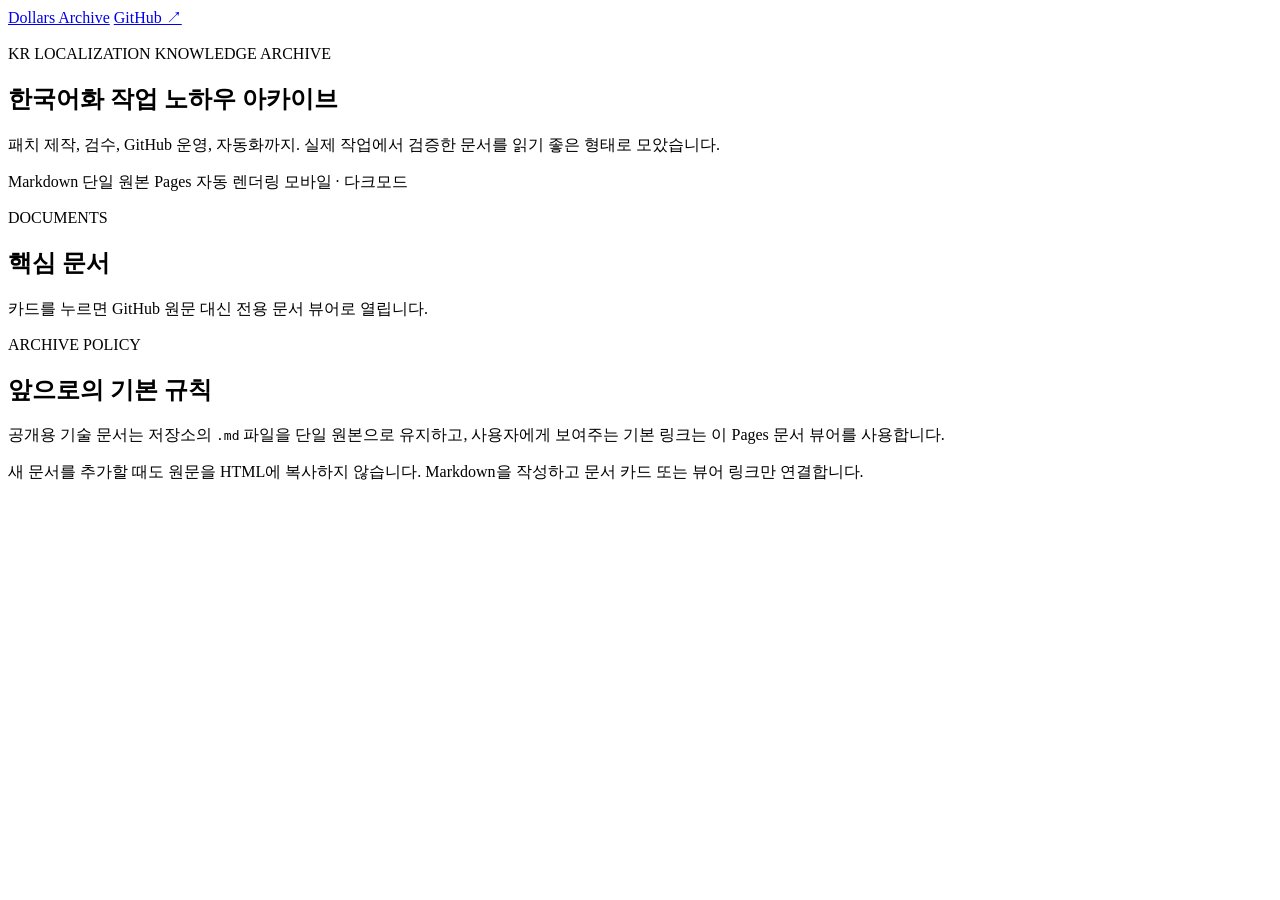
==== docs/index.html @ c8560e74 "docs: add archive Pages dashboard" ====
<!doctype html>
<html lang="ko">
<head>
  <meta charset="utf-8" />
  <meta name="viewport" content="width=device-width, initial-scale=1" />
  <meta name="color-scheme" content="light dark" />
  <meta name="theme-color" content="#f3efe8" />
  <meta name="description" content="Dollars Archive 한국어화 기술 문서 아카이브" />
  <title>Dollars Archive · KR Localization Archive</title>
  <link rel="stylesheet" href="assets/style.css" />
</head>
<body data-page="index">
  <header class="topbar">
    <div class="topbar-inner">
      <a class="brand" href="./">Dollars Archive</a>
      <a class="top-link" href="https://github.com/Dollars-Archive/Dollars-Archive-kr-localization-archive" target="_blank" rel="noreferrer">GitHub ↗</a>
    </div>
  </header>

  <main class="shell">
    <section class="hero">
      <p class="eyebrow">KR LOCALIZATION KNOWLEDGE ARCHIVE</p>
      <h1>한국어화 작업 노하우 아카이브</h1>
      <p class="hero-copy">패치 제작, 검수, GitHub 운영, 자동화까지. 실제 작업에서 검증한 문서를 읽기 좋은 형태로 모았습니다.</p>
      <div class="hero-badges">
        <span>Markdown 단일 원본</span>
        <span>Pages 자동 렌더링</span>
        <span>모바일 · 다크모드</span>
      </div>
    </section>

    <section class="panel docs-panel">
      <div class="section-head">
        <div>
          <p class="eyebrow">DOCUMENTS</p>
          <h2>핵심 문서</h2>
        </div>
        <p class="section-copy">카드를 누르면 GitHub 원문 대신 전용 문서 뷰어로 열립니다.</p>
      </div>
      <div id="doc-grid" class="doc-grid"></div>
    </section>

    <section class="panel policy-panel">
      <div class="section-head compact">
        <div>
          <p class="eyebrow">ARCHIVE POLICY</p>
          <h2>앞으로의 기본 규칙</h2>
        </div>
      </div>
      <div class="policy-copy">
        <p>공개용 기술 문서는 저장소의 <code>.md</code> 파일을 단일 원본으로 유지하고, 사용자에게 보여주는 기본 링크는 이 Pages 문서 뷰어를 사용합니다.</p>
        <p>새 문서를 추가할 때도 원문을 HTML에 복사하지 않습니다. Markdown을 작성하고 문서 카드 또는 뷰어 링크만 연결합니다.</p>
      </div>
    </section>
  </main>

  <script type="module" src="assets/app.js"></script>
</body>
</html>
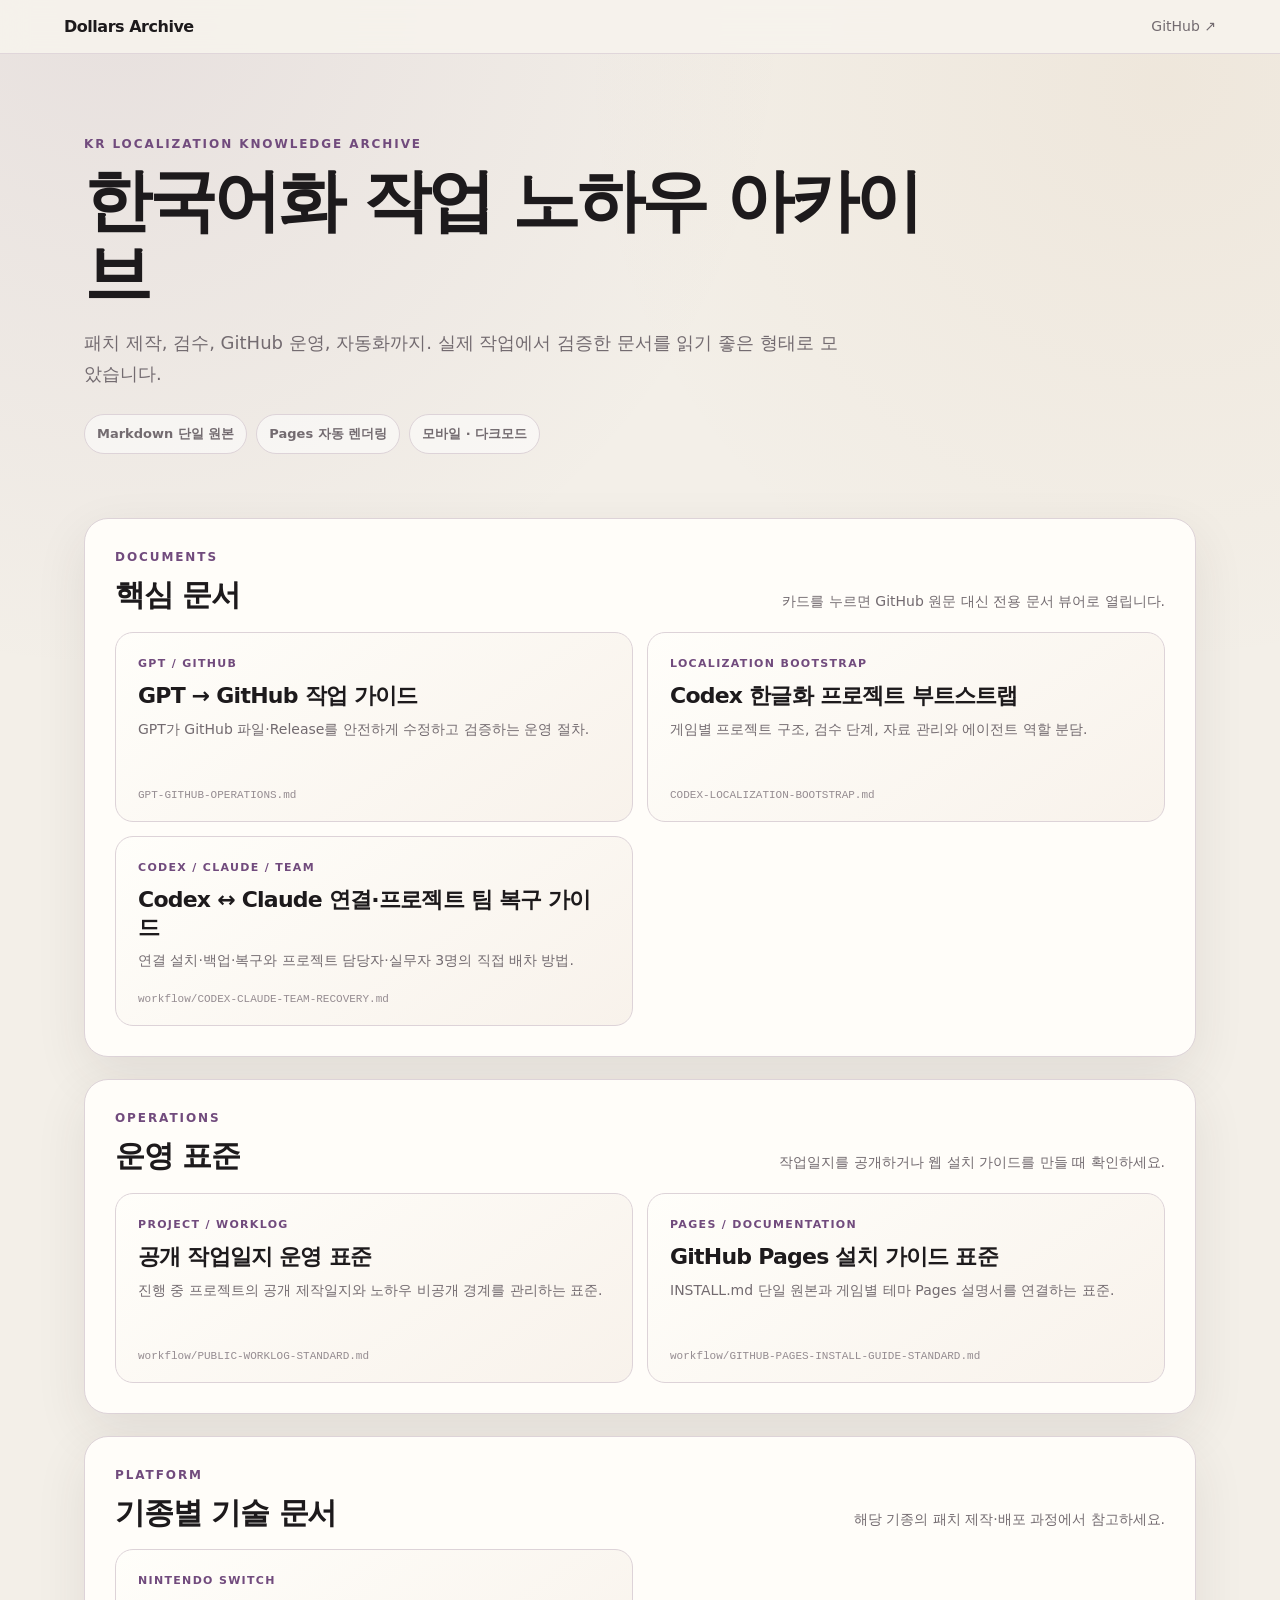
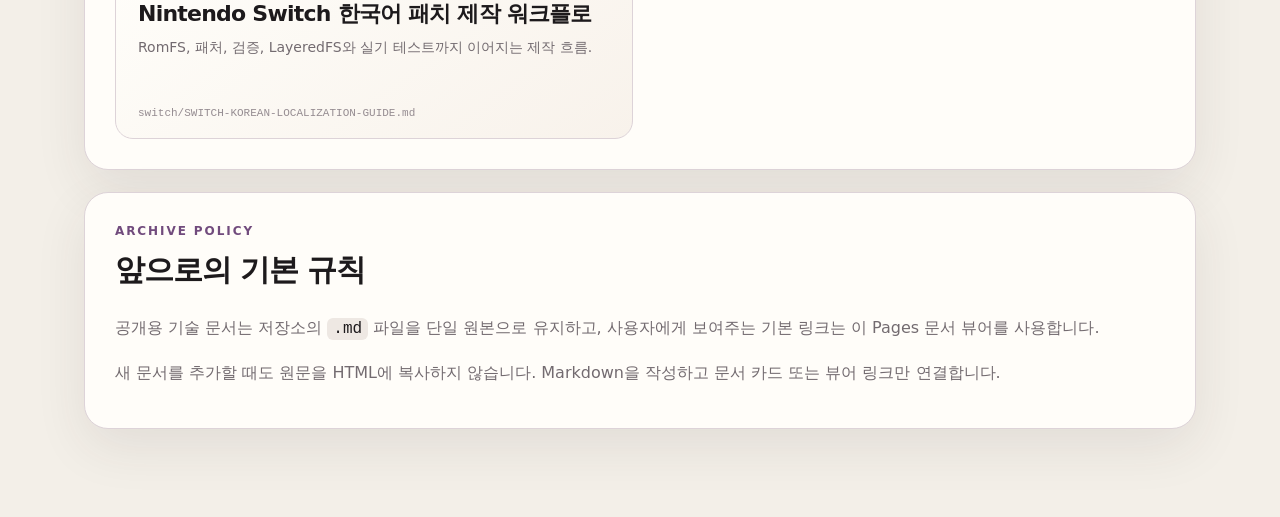
==== commit 9e16f980: "docs: organize archive and add reusable Pages installation guide" ====
--- a/docs/index.html
+++ b/docs/index.html
@@ -37,7 +37,23 @@
         </div>
         <p class="section-copy">카드를 누르면 GitHub 원문 대신 전용 문서 뷰어로 열립니다.</p>
       </div>
-      <div id="doc-grid" class="doc-grid"></div>
+      <div id="doc-grid" class="doc-grid core-grid"></div>
+    </section>
+
+    <section class="panel docs-panel">
+      <div class="section-head">
+        <div><p class="eyebrow">OPERATIONS</p><h2>운영 표준</h2></div>
+        <p class="section-copy">작업일지를 공개하거나 웹 설치 가이드를 만들 때 확인하세요.</p>
+      </div>
+      <div id="operations-grid" class="doc-grid"></div>
+    </section>
+
+    <section class="panel docs-panel">
+      <div class="section-head">
+        <div><p class="eyebrow">PLATFORM</p><h2>기종별 기술 문서</h2></div>
+        <p class="section-copy">해당 기종의 패치 제작·배포 과정에서 참고하세요.</p>
+      </div>
+      <div id="platform-grid" class="doc-grid"></div>
     </section>
 
     <section class="panel policy-panel">
--- a/docs/assets/style.css
+++ b/docs/assets/style.css
@@ -0,0 +1,146 @@
+:root {
+  --bg: #f3efe8;
+  --paper: #fffdf9;
+  --paper-soft: #f8f2eb;
+  --ink: #1d1a1c;
+  --muted: #736b70;
+  --line: #ddd3d8;
+  --accent: #714b7d;
+  --accent-2: #b27b38;
+  --accent-soft: #eee3f1;
+  --tip: #347a57;
+  --warn: #9a690d;
+  --danger: #a44348;
+  --note: #52719f;
+  --code: #252126;
+  --shadow: 0 18px 52px rgba(54, 42, 48, .09);
+}
+* { box-sizing: border-box; }
+html { scroll-behavior: smooth; }
+body {
+  margin: 0;
+  font-family: Inter, Pretendard, "Noto Sans KR", system-ui, -apple-system, BlinkMacSystemFont, "Segoe UI", sans-serif;
+  color: var(--ink);
+  background:
+    radial-gradient(circle at 9% 0%, rgba(113,75,125,.09), transparent 28%),
+    radial-gradient(circle at 91% 4%, rgba(178,123,56,.07), transparent 25%),
+    var(--bg);
+  line-height: 1.7;
+}
+a { color: inherit; }
+code, pre { font-family: "Cascadia Code", "SFMono-Regular", Consolas, monospace; }
+.topbar {
+  position: sticky; top: 0; z-index: 30;
+  border-bottom: 1px solid rgba(221,211,216,.9);
+  background: rgba(247,243,237,.9);
+  backdrop-filter: blur(14px);
+}
+.topbar-inner {
+  max-width: 1200px; margin: 0 auto; padding: 13px 24px;
+  display: flex; align-items: center; justify-content: space-between; gap: 18px;
+}
+.brand { font-weight: 900; text-decoration: none; letter-spacing: -.03em; }
+.top-link, .top-actions { color: var(--muted); font-size: 14px; }
+.top-actions { display: flex; gap: 16px; }
+.top-actions a, .top-link { text-decoration: none; }
+.top-actions a:hover, .top-link:hover { color: var(--accent); }
+.shell { max-width: 1160px; margin: 0 auto; padding: 58px 24px 90px; }
+.hero { padding: 22px 0 42px; }
+.eyebrow { margin: 0 0 9px; color: var(--accent); font-size: 12px; font-weight: 900; letter-spacing: .16em; }
+h1,h2,h3,h4 { line-height: 1.25; letter-spacing: -.035em; }
+.hero h1 { max-width: 900px; margin: 0; font-size: clamp(38px,6vw,68px); line-height: 1.08; letter-spacing: -.05em; }
+.hero-copy { max-width: 760px; margin: 18px 0 0; color: var(--muted); font-size: 18px; }
+.hero-badges { display: flex; flex-wrap: wrap; gap: 9px; margin-top: 24px; }
+.hero-badges span { padding: 8px 12px; border: 1px solid var(--line); border-radius: 999px; background: rgba(255,255,255,.55); color: var(--muted); font-size: 13px; font-weight: 750; }
+.panel { margin-top: 22px; border: 1px solid var(--line); border-radius: 24px; background: var(--paper); box-shadow: var(--shadow); overflow: hidden; }
+.section-head { padding: 28px 30px 18px; display: flex; align-items: end; justify-content: space-between; gap: 26px; }
+.section-head.compact { padding-bottom: 8px; }
+.section-head h2 { margin: 0; font-size: 30px; }
+.section-copy { max-width: 420px; margin: 0; color: var(--muted); font-size: 14px; }
+.doc-grid { display: grid; grid-template-columns: repeat(2,minmax(0,1fr)); gap: 14px; padding: 0 30px 30px; }
+.doc-card { position: relative; min-height: 190px; padding: 22px; border: 1px solid var(--line); border-radius: 18px; background: linear-gradient(145deg,#fffefa,var(--paper-soft)); text-decoration: none; transition: transform .16s ease, border-color .16s ease, box-shadow .16s ease; }
+.doc-card:hover { transform: translateY(-2px); border-color: color-mix(in srgb,var(--accent) 45%,var(--line)); box-shadow: 0 14px 30px rgba(72,54,68,.08); }
+.doc-card .kicker { color: var(--accent); font-size: 11px; font-weight: 900; letter-spacing: .12em; }
+.doc-card h3 { margin: 9px 0 8px; font-size: 22px; }
+.doc-card p { margin: 0; color: var(--muted); font-size: 14px; }
+.doc-card .path { position: absolute; left: 22px; right: 22px; bottom: 18px; overflow: hidden; text-overflow: ellipsis; white-space: nowrap; color: #958c91; font: 11px/1.3 "Cascadia Code", Consolas, monospace; }
+.policy-copy { padding: 2px 30px 25px; color: var(--muted); }
+.policy-copy code { padding: 2px 6px; border-radius: 6px; background: #eee8e3; color: var(--ink); }
+.reader-shell { max-width: 1180px; margin: 0 auto; padding: 48px 24px 90px; }
+.doc-hero { padding: 8px 0 32px 252px; }
+.doc-hero h1 { margin: 0; font-size: clamp(34px,5vw,56px); }
+.doc-path { margin: 12px 0 0; color: var(--muted); font: 12px/1.5 "Cascadia Code", Consolas, monospace; }
+.reader-layout { display: grid; grid-template-columns: 230px minmax(0,1fr); gap: 22px; align-items: start; }
+.toc-card { position: sticky; top: 76px; padding: 18px; border: 1px solid var(--line); border-radius: 18px; background: rgba(255,253,249,.88); box-shadow: 0 10px 28px rgba(54,42,48,.05); }
+.toc-title { margin-bottom: 10px; color: var(--muted); font-size: 13px; font-weight: 900; }
+.toc { display: grid; gap: 5px; }
+.toc a { display:block; padding:7px 9px; border-radius:9px; color:var(--muted); text-decoration:none; font-size:13px; line-height:1.35; }
+.toc a.sub { padding-left:18px; font-size:12px; }
+.toc a:hover,.toc a.active { background:var(--accent-soft); color:var(--accent); }
+.reader-card { min-width:0; border:1px solid var(--line); border-radius:26px; background:var(--paper); box-shadow:var(--shadow); overflow:hidden; }
+.status { padding:70px 30px; text-align:center; color:var(--muted); }
+.reader { padding:clamp(30px,5vw,62px); }
+.reader > h1:first-child { display:none; }
+.reader h1,.reader h2,.reader h3,.reader h4 { scroll-margin-top:88px; }
+.reader h2 { margin:54px 0 18px; padding-top:16px; border-top:1px solid var(--line); font-size:30px; }
+.reader h2:first-of-type { margin-top:8px; }
+.reader h3 { margin:34px 0 14px; font-size:22px; }
+.reader h4 { margin:26px 0 10px; font-size:18px; }
+.reader p,.reader li { font-size:16px; }
+.reader li + li { margin-top:6px; }
+.reader ul,.reader ol { padding-left:1.4em; }
+.reader a { color:var(--accent); text-underline-offset:3px; }
+.reader hr { margin:42px 0; border:0; border-top:1px solid var(--line); }
+.reader code { padding:2px 6px; border-radius:6px; background:#eee8e3; font-size:.92em; }
+.reader pre { position:relative; overflow-x:auto; margin:18px 0 24px; padding:18px; border-radius:14px; background:var(--code); color:#f7f2f4; }
+.reader pre code { padding:0; background:transparent; color:inherit; }
+.copy-btn { position:absolute; top:9px; right:9px; border:1px solid rgba(255,255,255,.15); border-radius:8px; padding:5px 8px; background:rgba(255,255,255,.08); color:#ddd5dc; font:inherit; font-size:11px; cursor:pointer; }
+.reader table { display:block; width:100%; overflow-x:auto; border-collapse:collapse; margin:22px 0; }
+.reader th,.reader td { padding:11px 13px; border:1px solid var(--line); text-align:left; vertical-align:top; }
+.reader th { background:var(--paper-soft); }
+.reader img { display:block; max-width:100%; height:auto; margin:20px auto; border:1px solid var(--line); border-radius:16px; }
+.callout { margin:22px 0; padding:16px 18px; border:1px solid var(--line); border-left-width:5px; border-radius:14px; background:var(--paper-soft); }
+.callout-label { margin-bottom:7px; font-size:12px; font-weight:900; letter-spacing:.06em; }
+.callout.important { border-left-color:var(--accent); background:var(--accent-soft); }
+.callout.important .callout-label { color:var(--accent); }
+.callout.tip { border-left-color:var(--tip); background:#eaf4ed; }
+.callout.tip .callout-label { color:var(--tip); }
+.callout.warning { border-left-color:var(--warn); background:#fbf1d9; }
+.callout.warning .callout-label { color:var(--warn); }
+.callout.caution { border-left-color:var(--danger); background:#f8e3e1; }
+.callout.caution .callout-label { color:var(--danger); }
+.callout.note { border-left-color:var(--note); background:#e9eef6; }
+.callout.note .callout-label { color:var(--note); }
+@media (max-width:900px) {
+  .doc-grid { grid-template-columns:1fr; }
+  .reader-layout { grid-template-columns:1fr; }
+  .toc-card { position:static; }
+  .toc { grid-template-columns:repeat(2,minmax(0,1fr)); }
+  .toc a.sub { display:none; }
+  .doc-hero { padding-left:0; }
+}
+@media (max-width:640px) {
+  .shell,.reader-shell { padding:34px 12px 64px; }
+  .topbar-inner { padding:11px 13px; }
+  .top-actions a:first-child { display:none; }
+  .hero-copy { font-size:16px; }
+  .section-head { padding:22px 18px 14px; flex-direction:column; align-items:flex-start; }
+  .doc-grid { padding:0 18px 20px; }
+  .policy-copy { padding:2px 18px 20px; }
+  .reader-card { border-radius:18px; }
+  .reader { padding:25px 18px 34px; }
+  .reader h2 { font-size:25px; }
+  .toc { grid-template-columns:1fr; }
+}
+@media (prefers-color-scheme:dark) {
+  :root { --bg:#171416; --paper:#211d21; --paper-soft:#2a242a; --ink:#f3edf2; --muted:#aaa0a7; --line:#403740; --accent:#cda7dc; --accent-2:#e2b873; --accent-soft:#34283a; --tip:#82caa0; --warn:#e4b55c; --danger:#e68e94; --note:#95add6; --code:#110f11; --shadow:none; }
+  body { background:var(--bg); }
+  .topbar { background:rgba(23,20,22,.9); }
+  .hero-badges span,.toc-card { background:rgba(255,255,255,.03); }
+  .doc-card { background:linear-gradient(145deg,#252025,var(--paper-soft)); }
+  .policy-copy code,.reader code { background:#332d33; }
+  .callout.tip { background:#1f3026; }
+  .callout.warning { background:#332a18; }
+  .callout.caution { background:#352120; }
+  .callout.note { background:#202938; }
+}
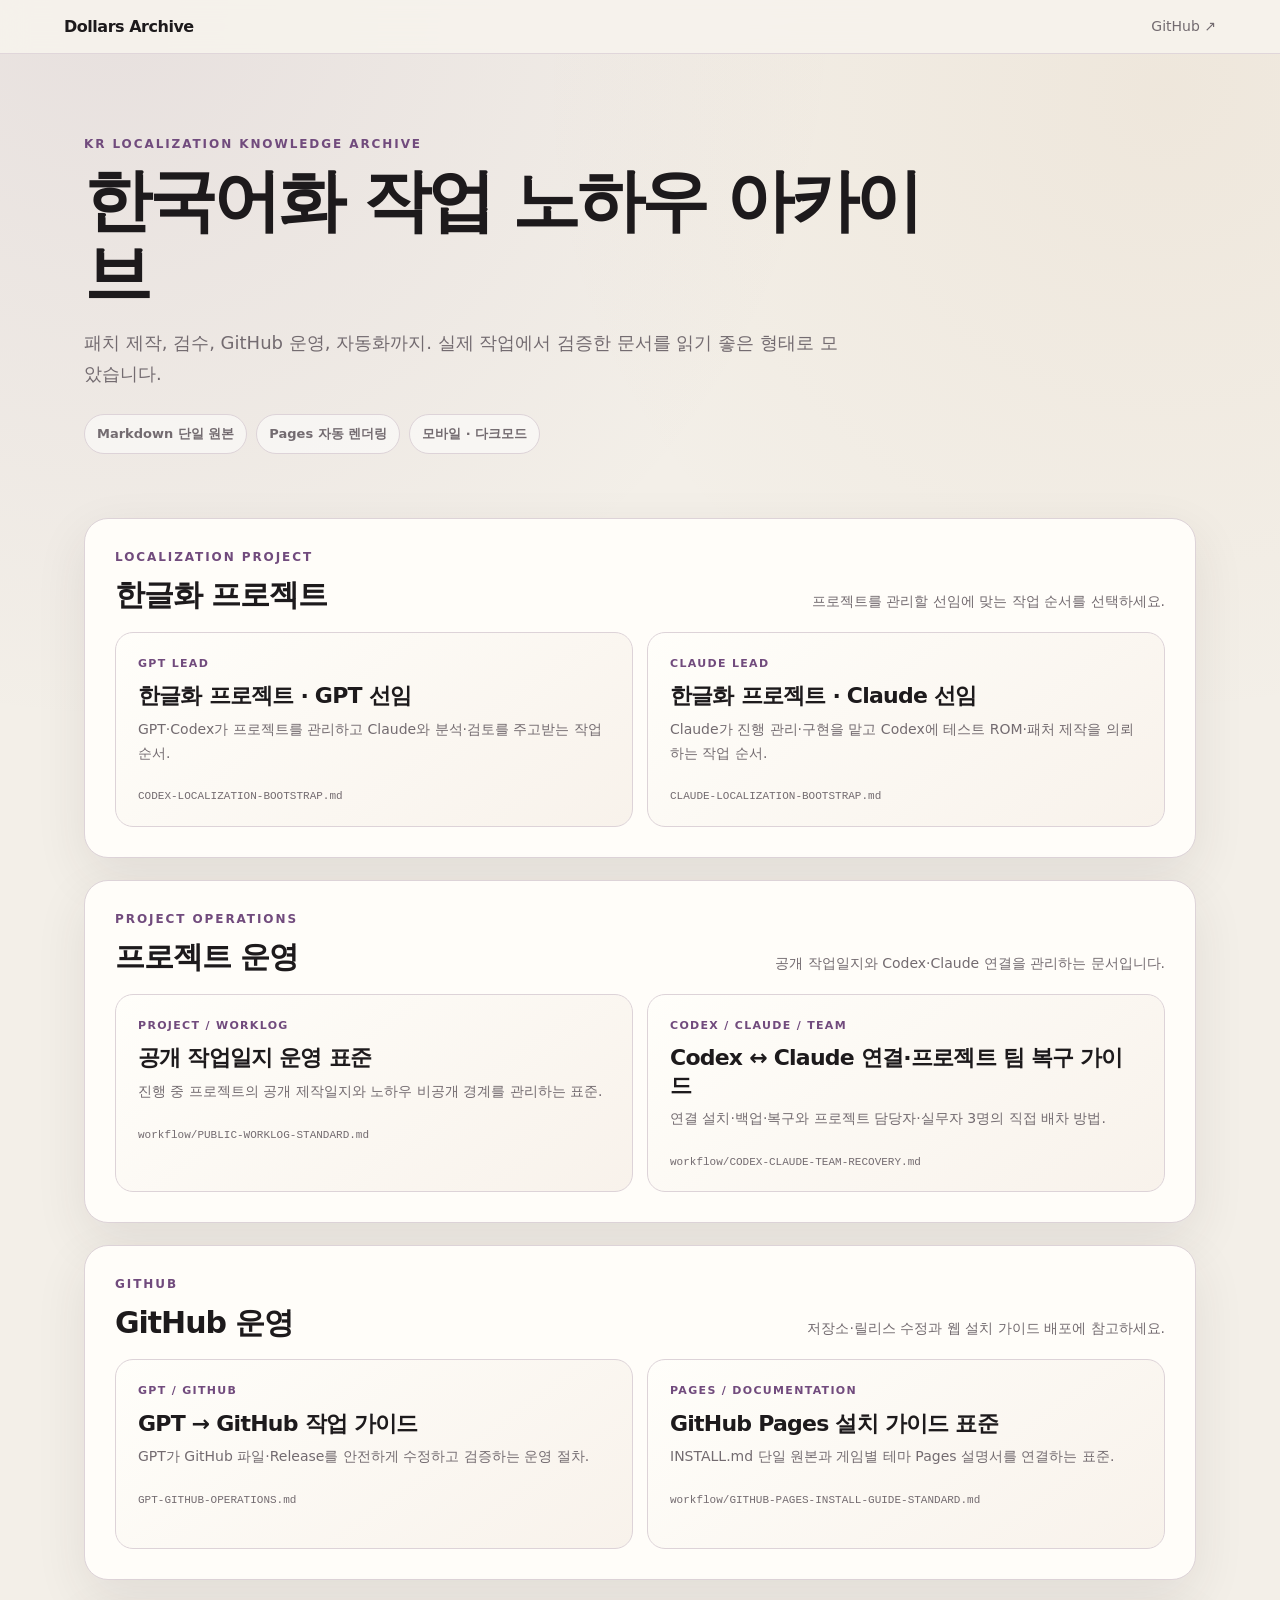
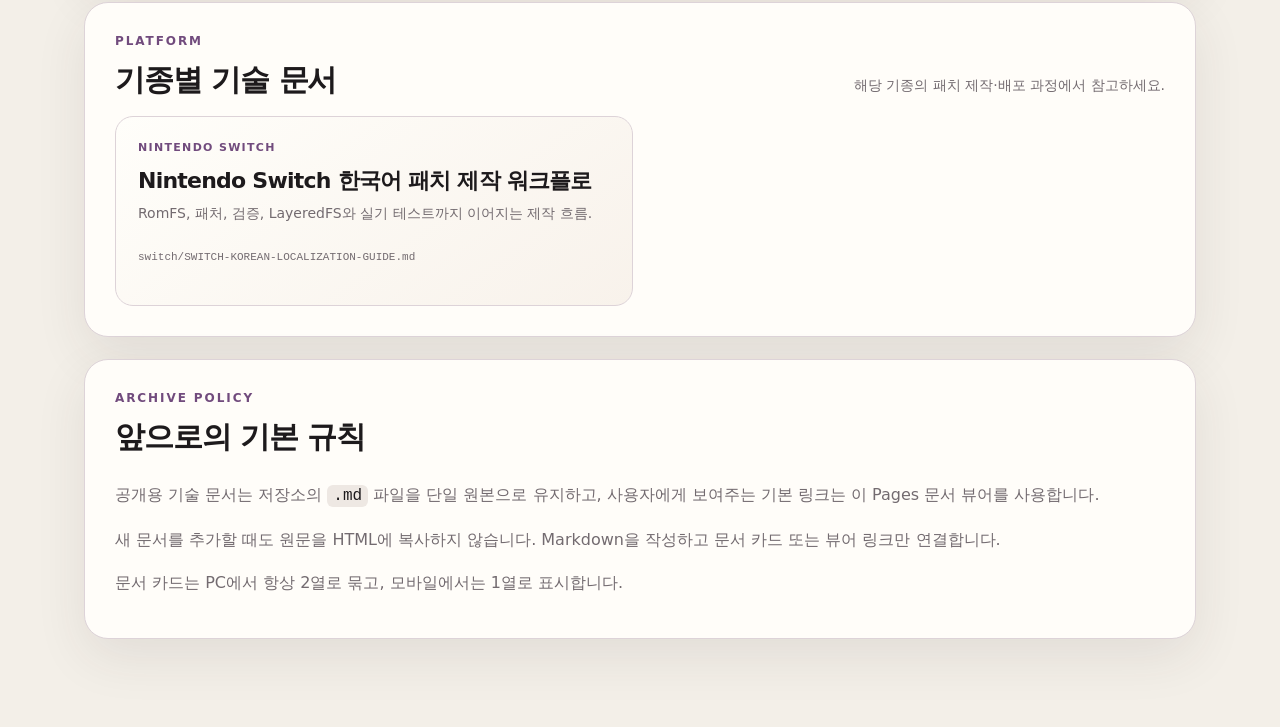
==== commit e4af28e7: "site: group localization leads and archive documents in two columns" ====
--- a/docs/index.html
+++ b/docs/index.html
@@ -32,20 +32,28 @@
     <section class="panel docs-panel">
       <div class="section-head">
         <div>
-          <p class="eyebrow">DOCUMENTS</p>
-          <h2>핵심 문서</h2>
+          <p class="eyebrow">LOCALIZATION PROJECT</p>
+          <h2>한글화 프로젝트</h2>
         </div>
-        <p class="section-copy">카드를 누르면 GitHub 원문 대신 전용 문서 뷰어로 열립니다.</p>
+        <p class="section-copy">프로젝트를 관리할 선임에 맞는 작업 순서를 선택하세요.</p>
       </div>
-      <div id="doc-grid" class="doc-grid core-grid"></div>
+      <div id="doc-grid" class="doc-grid"></div>
     </section>
 
     <section class="panel docs-panel">
       <div class="section-head">
-        <div><p class="eyebrow">OPERATIONS</p><h2>운영 표준</h2></div>
-        <p class="section-copy">작업일지를 공개하거나 웹 설치 가이드를 만들 때 확인하세요.</p>
+        <div><p class="eyebrow">PROJECT OPERATIONS</p><h2>프로젝트 운영</h2></div>
+        <p class="section-copy">공개 작업일지와 Codex·Claude 연결을 관리하는 문서입니다.</p>
       </div>
       <div id="operations-grid" class="doc-grid"></div>
+    </section>
+
+    <section class="panel docs-panel">
+      <div class="section-head">
+        <div><p class="eyebrow">GITHUB</p><h2>GitHub 운영</h2></div>
+        <p class="section-copy">저장소·릴리스 수정과 웹 설치 가이드 배포에 참고하세요.</p>
+      </div>
+      <div id="github-grid" class="doc-grid"></div>
     </section>
 
     <section class="panel docs-panel">
@@ -66,6 +74,7 @@
       <div class="policy-copy">
         <p>공개용 기술 문서는 저장소의 <code>.md</code> 파일을 단일 원본으로 유지하고, 사용자에게 보여주는 기본 링크는 이 Pages 문서 뷰어를 사용합니다.</p>
         <p>새 문서를 추가할 때도 원문을 HTML에 복사하지 않습니다. Markdown을 작성하고 문서 카드 또는 뷰어 링크만 연결합니다.</p>
+        <p>문서 카드는 PC에서 항상 2열로 묶고, 모바일에서는 1열로 표시합니다.</p>
       </div>
     </section>
   </main>
--- a/docs/assets/style.css
+++ b/docs/assets/style.css
@@ -63,7 +63,7 @@
 .doc-card .kicker { color: var(--accent); font-size: 11px; font-weight: 900; letter-spacing: .12em; }
 .doc-card h3 { margin: 9px 0 8px; font-size: 22px; }
 .doc-card p { margin: 0; color: var(--muted); font-size: 14px; }
-.doc-card .path { position: absolute; left: 22px; right: 22px; bottom: 18px; overflow: hidden; text-overflow: ellipsis; white-space: nowrap; color: #958c91; font: 11px/1.3 "Cascadia Code", Consolas, monospace; }
+.doc-card .path { margin-top: 24px; overflow: hidden; text-overflow: ellipsis; white-space: nowrap; color: var(--muted); font: 11px/1.3 "Cascadia Code", Consolas, monospace; }
 .policy-copy { padding: 2px 30px 25px; color: var(--muted); }
 .policy-copy code { padding: 2px 6px; border-radius: 6px; background: #eee8e3; color: var(--ink); }
 .reader-shell { max-width: 1180px; margin: 0 auto; padding: 48px 24px 90px; }
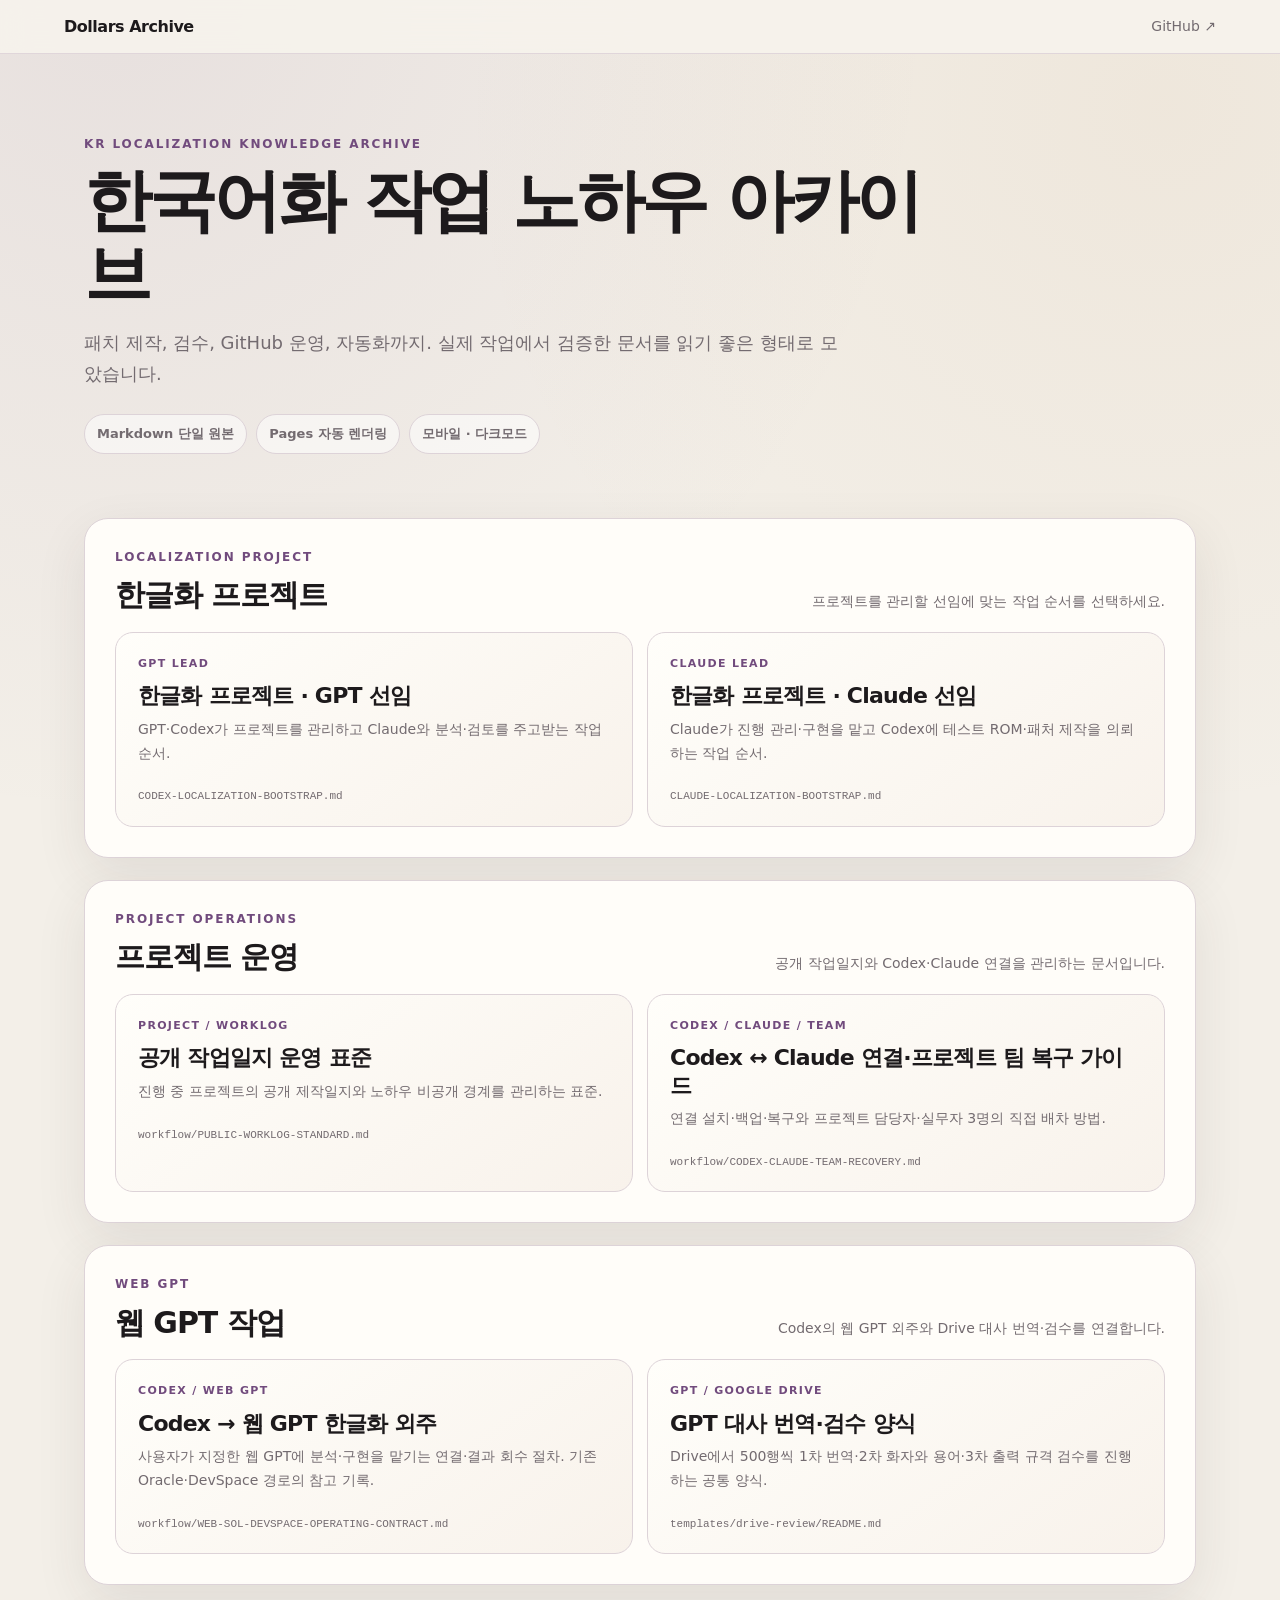
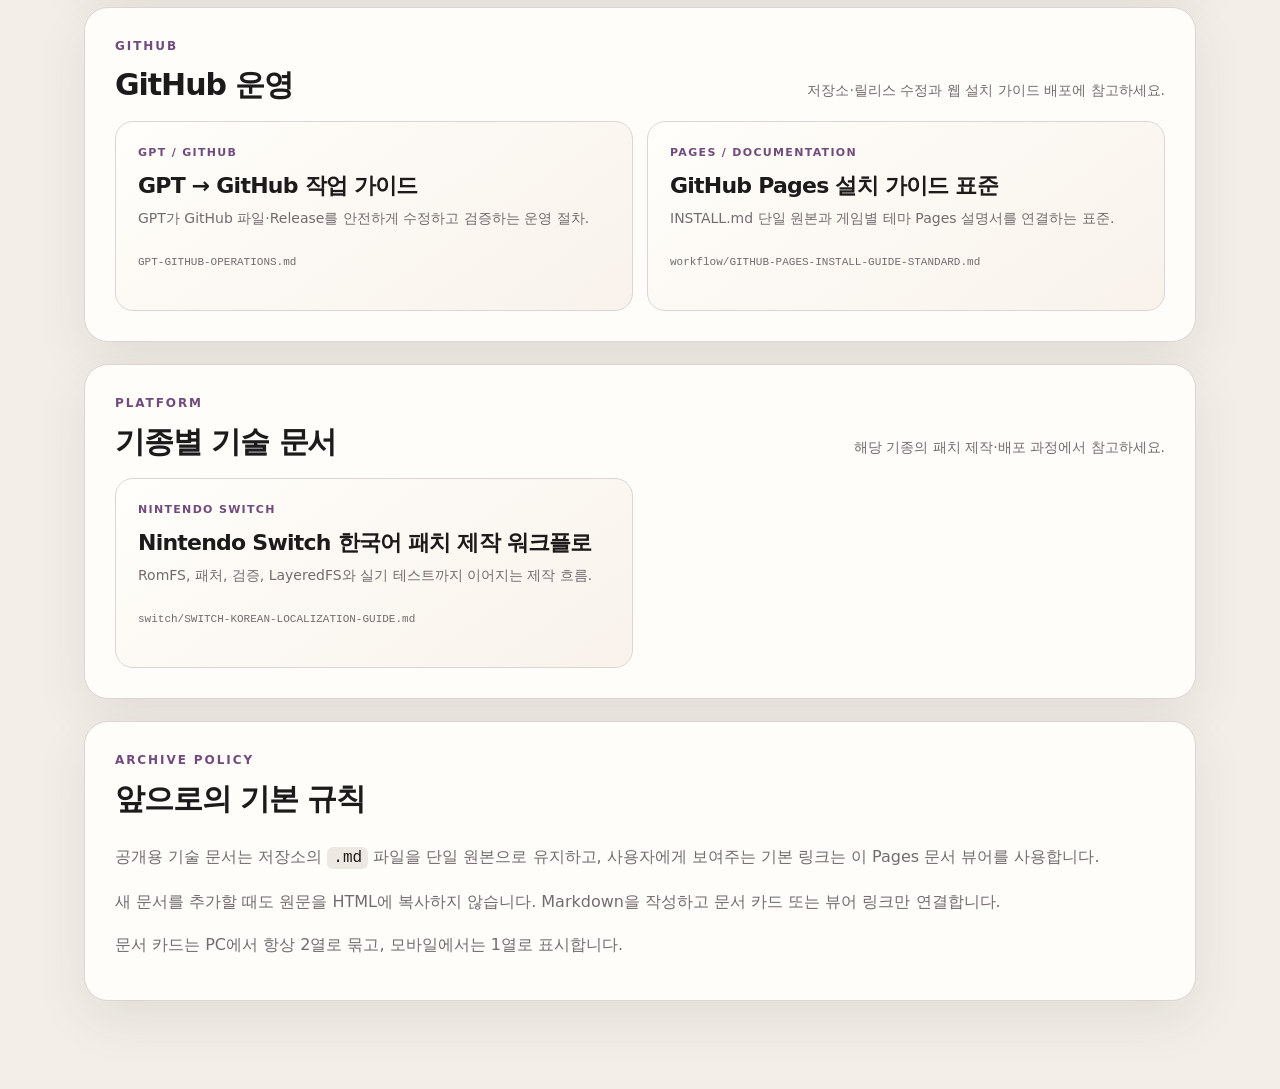
==== commit 3461d038: "site: version archive assets and expose web GPT workflow documents" ====
--- a/docs/index.html
+++ b/docs/index.html
@@ -7,7 +7,7 @@
   <meta name="theme-color" content="#f3efe8" />
   <meta name="description" content="Dollars Archive 한국어화 기술 문서 아카이브" />
   <title>Dollars Archive · KR Localization Archive</title>
-  <link rel="stylesheet" href="assets/style.css" />
+  <link rel="stylesheet" href="assets/style.css?v=20261006-web-gpt" />
 </head>
 <body data-page="index">
   <header class="topbar">
@@ -50,6 +50,14 @@
 
     <section class="panel docs-panel">
       <div class="section-head">
+        <div><p class="eyebrow">WEB GPT</p><h2>웹 GPT 작업</h2></div>
+        <p class="section-copy">Codex의 웹 GPT 외주와 Drive 대사 번역·검수를 연결합니다.</p>
+      </div>
+      <div id="web-gpt-grid" class="doc-grid"></div>
+    </section>
+
+    <section class="panel docs-panel">
+      <div class="section-head">
         <div><p class="eyebrow">GITHUB</p><h2>GitHub 운영</h2></div>
         <p class="section-copy">저장소·릴리스 수정과 웹 설치 가이드 배포에 참고하세요.</p>
       </div>
@@ -79,6 +87,6 @@
     </section>
   </main>
 
-  <script type="module" src="assets/app.js"></script>
+  <script type="module" src="assets/app.js?v=20261006-web-gpt"></script>
 </body>
 </html>
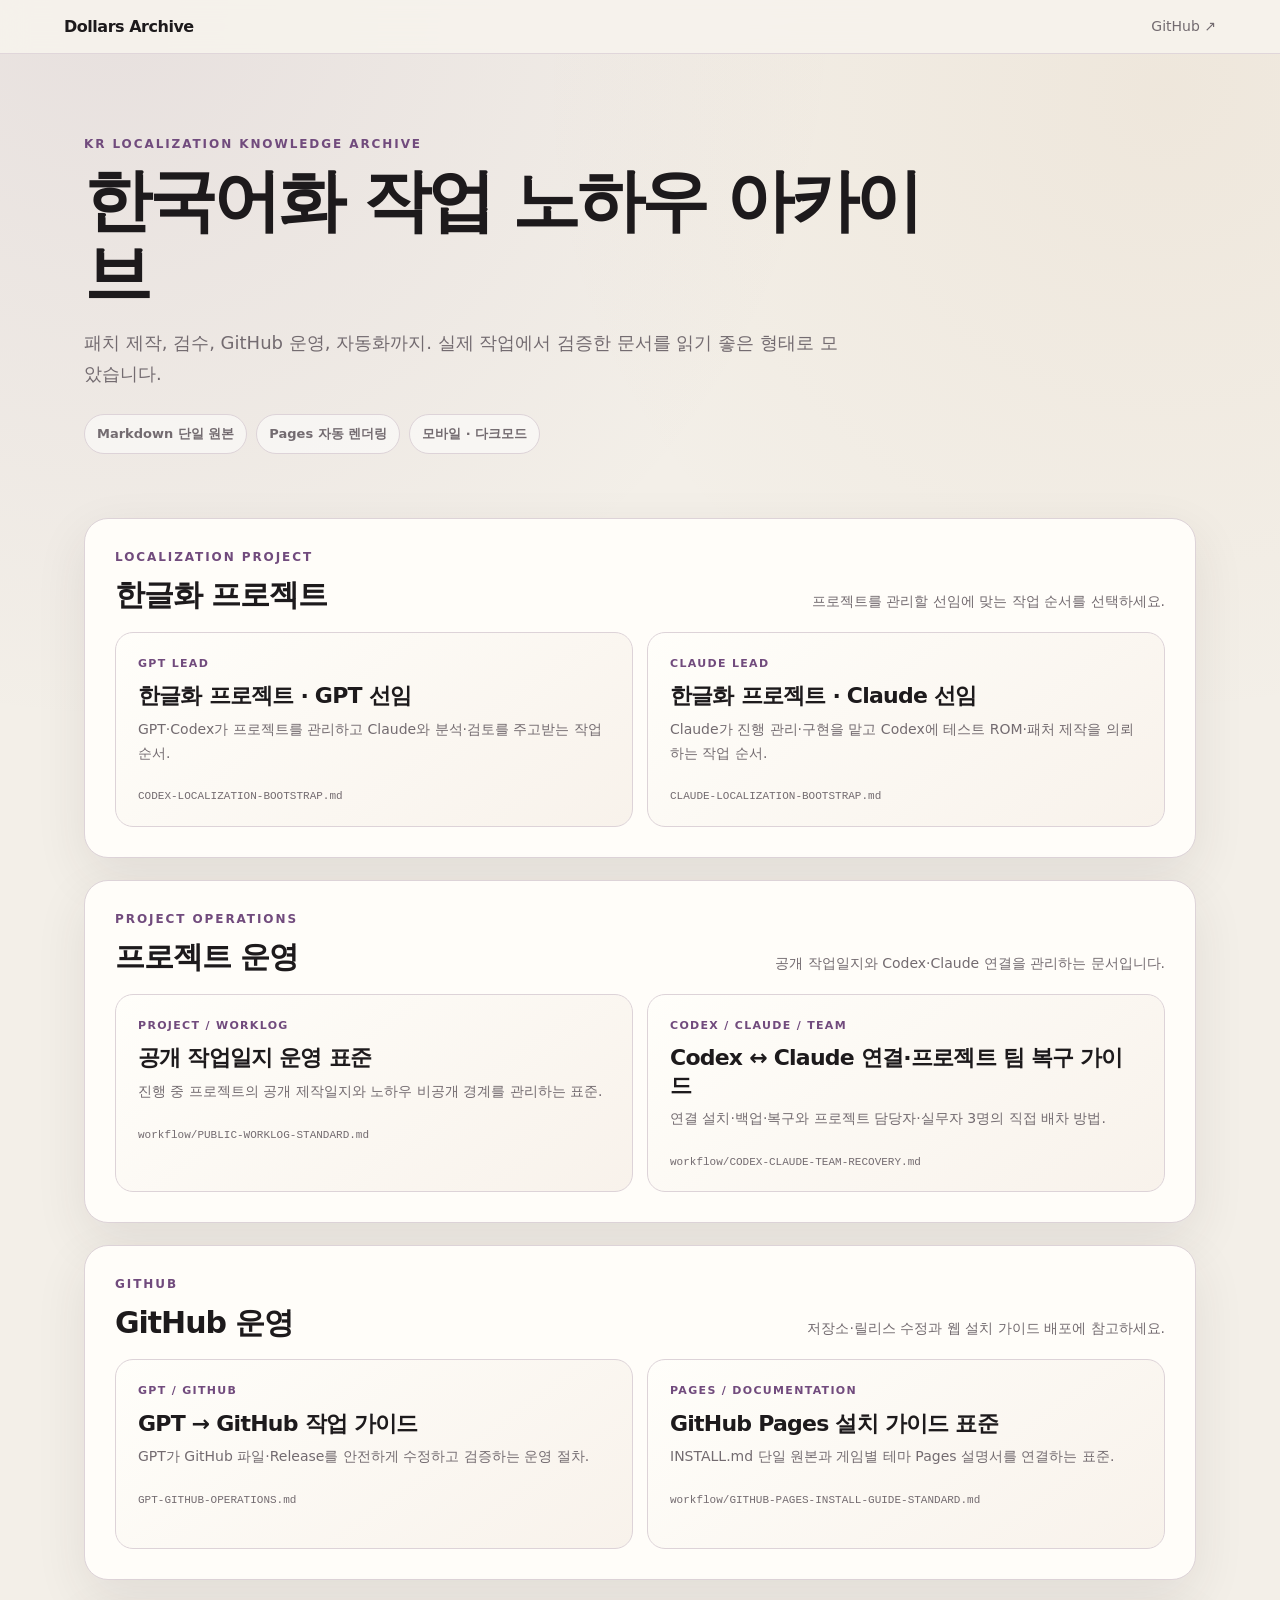
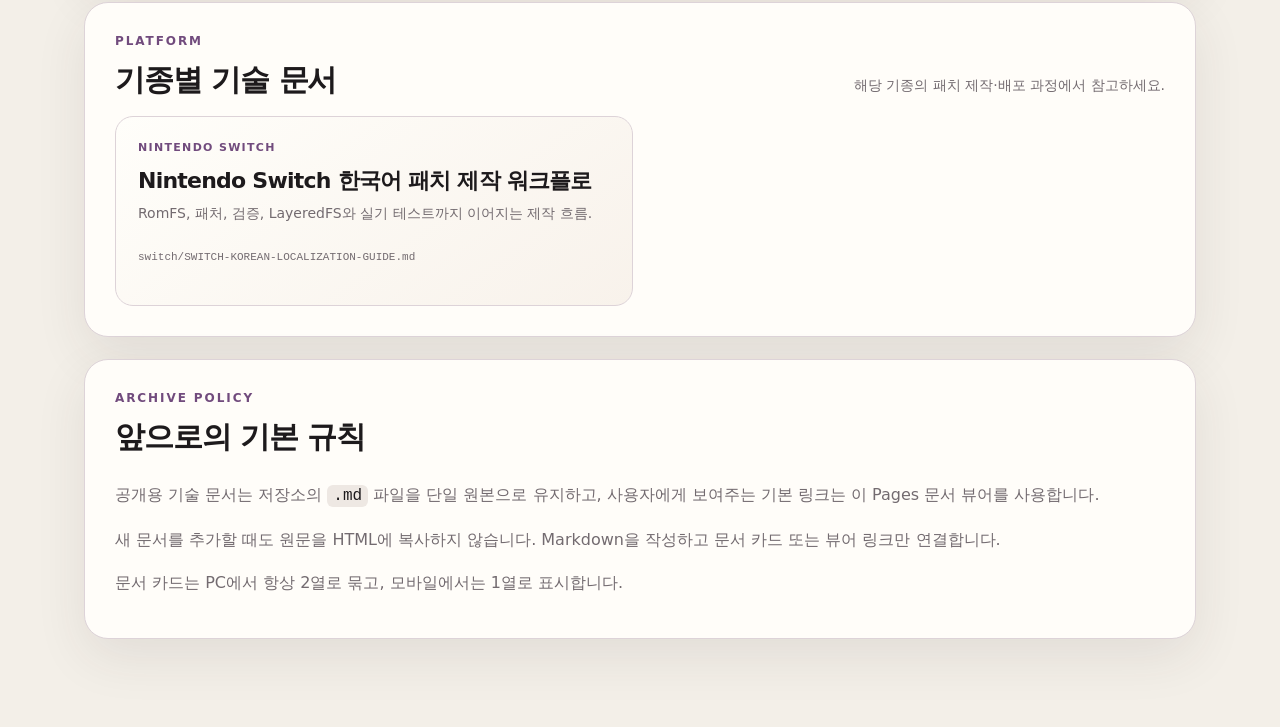
==== commit 38ad0a2f: "site: keep the requested GPT and Claude lead cards with fresh asset URLs" ====
--- a/docs/index.html
+++ b/docs/index.html
@@ -7,7 +7,7 @@
   <meta name="theme-color" content="#f3efe8" />
   <meta name="description" content="Dollars Archive 한국어화 기술 문서 아카이브" />
   <title>Dollars Archive · KR Localization Archive</title>
-  <link rel="stylesheet" href="assets/style.css?v=20261006-web-gpt" />
+  <link rel="stylesheet" href="assets/style.css?v=20261006-leads-fix" />
 </head>
 <body data-page="index">
   <header class="topbar">
@@ -50,14 +50,6 @@
 
     <section class="panel docs-panel">
       <div class="section-head">
-        <div><p class="eyebrow">WEB GPT</p><h2>웹 GPT 작업</h2></div>
-        <p class="section-copy">Codex의 웹 GPT 외주와 Drive 대사 번역·검수를 연결합니다.</p>
-      </div>
-      <div id="web-gpt-grid" class="doc-grid"></div>
-    </section>
-
-    <section class="panel docs-panel">
-      <div class="section-head">
         <div><p class="eyebrow">GITHUB</p><h2>GitHub 운영</h2></div>
         <p class="section-copy">저장소·릴리스 수정과 웹 설치 가이드 배포에 참고하세요.</p>
       </div>
@@ -87,6 +79,6 @@
     </section>
   </main>
 
-  <script type="module" src="assets/app.js?v=20261006-web-gpt"></script>
+  <script type="module" src="assets/app.js?v=20261006-leads-fix"></script>
 </body>
 </html>
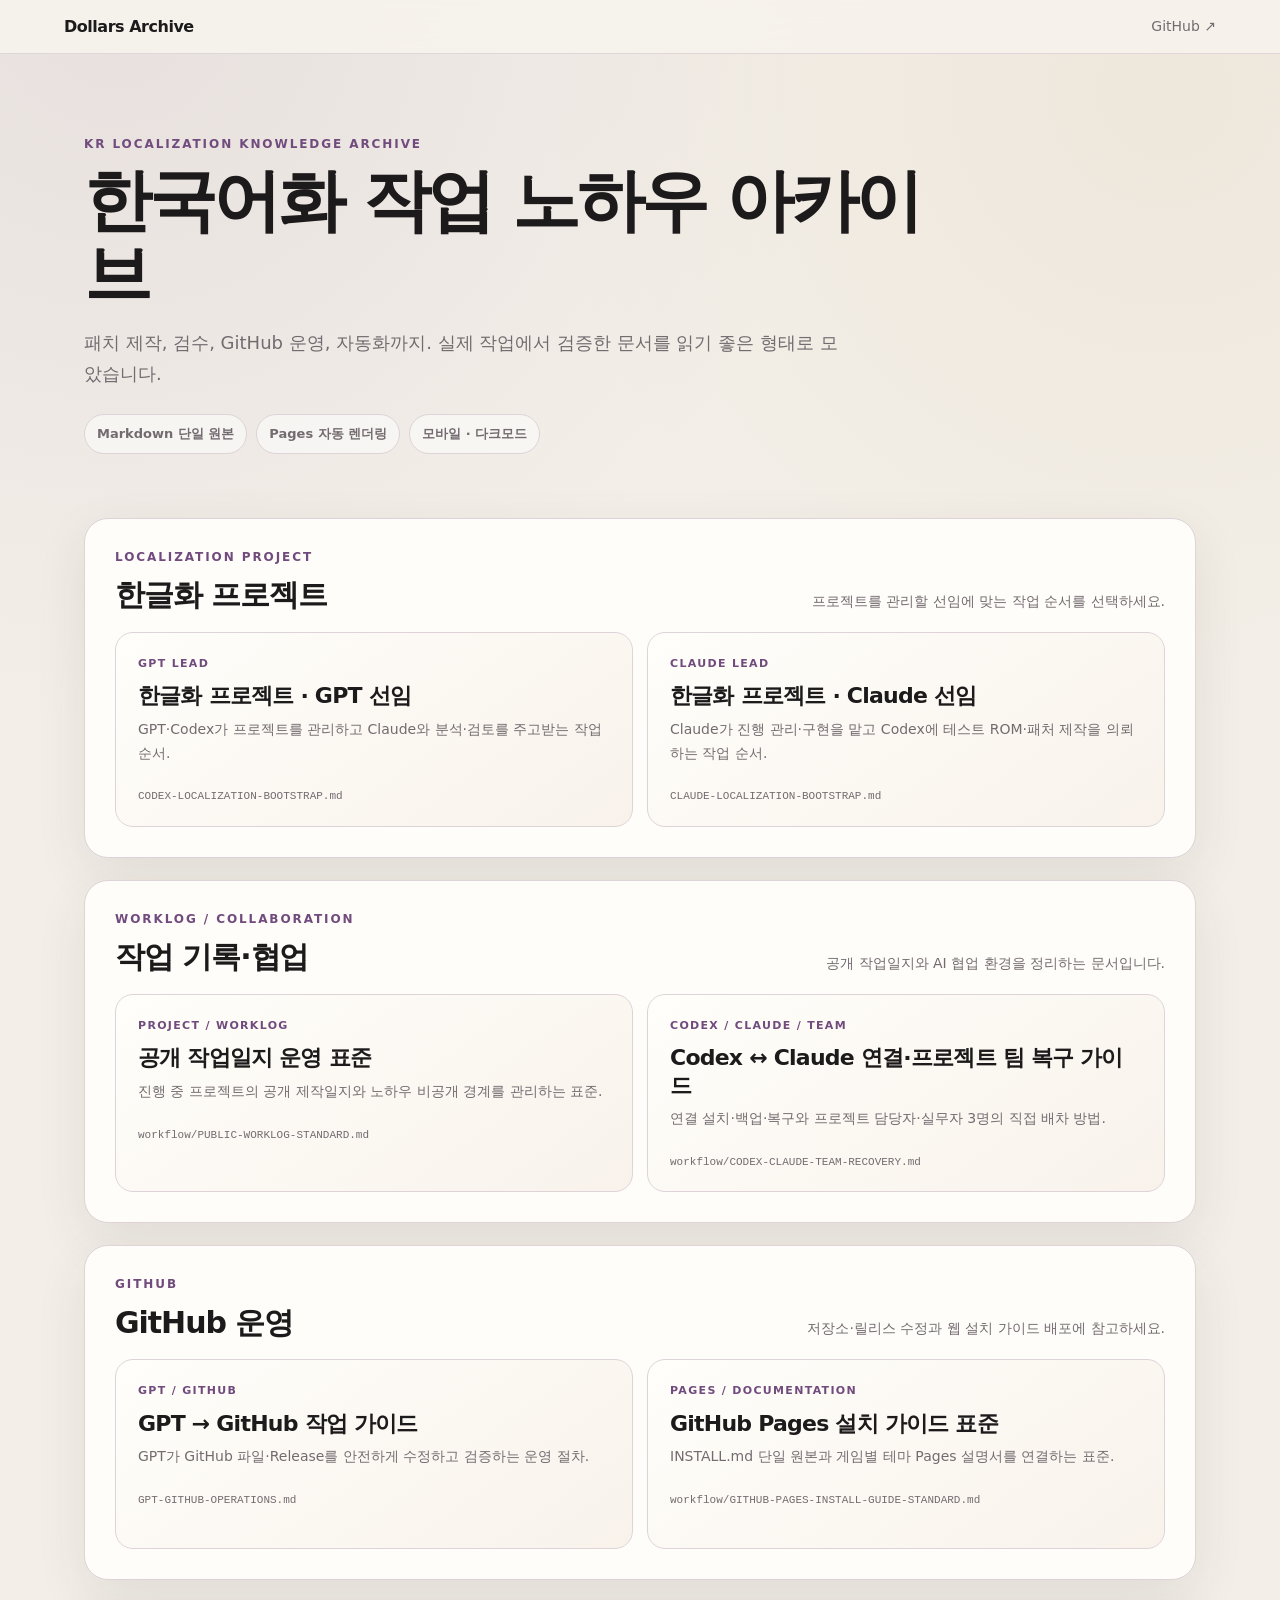
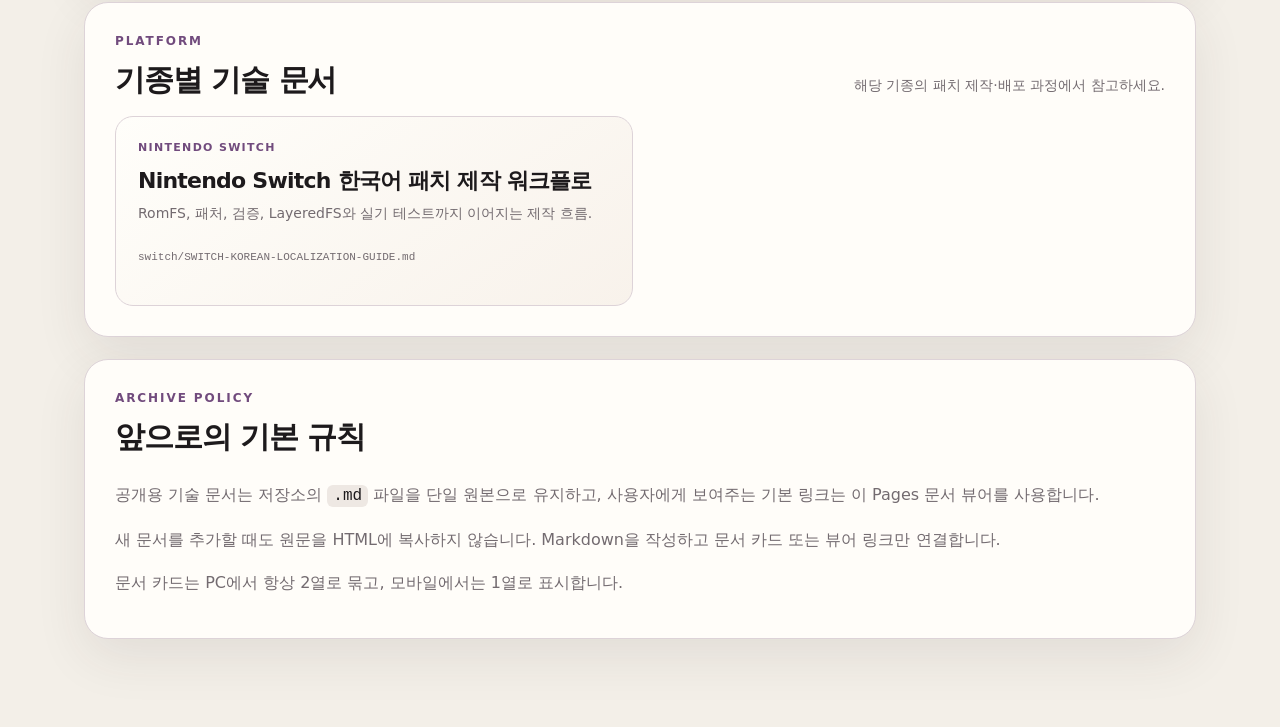
==== commit 11dee633: "site: rename worklog and collaboration category" ====
--- a/docs/index.html
+++ b/docs/index.html
@@ -7,7 +7,7 @@
   <meta name="theme-color" content="#f3efe8" />
   <meta name="description" content="Dollars Archive 한국어화 기술 문서 아카이브" />
   <title>Dollars Archive · KR Localization Archive</title>
-  <link rel="stylesheet" href="assets/style.css?v=20261006-leads-fix" />
+  <link rel="stylesheet" href="assets/style.css?v=20261006-records-collaboration" />
 </head>
 <body data-page="index">
   <header class="topbar">
@@ -42,8 +42,8 @@
 
     <section class="panel docs-panel">
       <div class="section-head">
-        <div><p class="eyebrow">PROJECT OPERATIONS</p><h2>프로젝트 운영</h2></div>
-        <p class="section-copy">공개 작업일지와 Codex·Claude 연결을 관리하는 문서입니다.</p>
+        <div><p class="eyebrow">WORKLOG / COLLABORATION</p><h2>작업 기록·협업</h2></div>
+        <p class="section-copy">공개 작업일지와 AI 협업 환경을 정리하는 문서입니다.</p>
       </div>
       <div id="operations-grid" class="doc-grid"></div>
     </section>
@@ -79,6 +79,6 @@
     </section>
   </main>
 
-  <script type="module" src="assets/app.js?v=20261006-leads-fix"></script>
+  <script type="module" src="assets/app.js?v=20261006-records-collaboration"></script>
 </body>
 </html>
